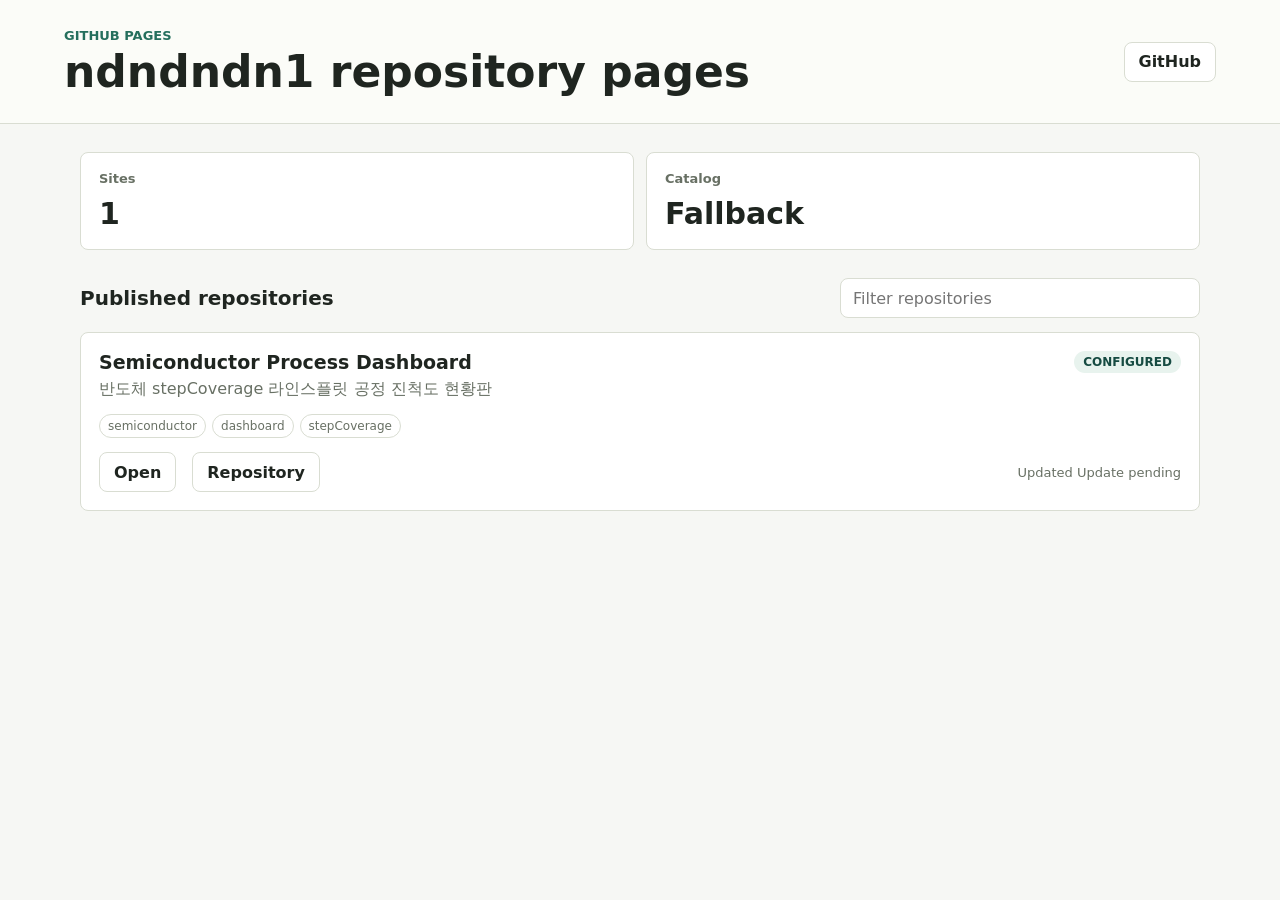
==== index.html @ e88607a9 "Create GitHub Pages portal" ====
<!doctype html>
<html lang="ko">
<head>
  <meta charset="utf-8">
  <meta name="viewport" content="width=device-width, initial-scale=1">
  <title>ndndndn1 Pages</title>
  <meta name="description" content="ndndndn1 GitHub Pages project index">
  <link rel="stylesheet" href="style.css">
</head>
<body>
  <header class="topbar">
    <div>
      <p class="eyebrow">GitHub Pages</p>
      <h1>ndndndn1 repository pages</h1>
    </div>
    <a class="github-link" href="https://github.com/ndndndn1" rel="noreferrer">GitHub</a>
  </header>

  <main class="layout">
    <section class="summary" aria-label="summary">
      <div>
        <span class="metric-label">Sites</span>
        <strong id="siteCount">0</strong>
      </div>
      <div>
        <span class="metric-label">Catalog</span>
        <strong id="catalogStatus">Loading</strong>
      </div>
    </section>

    <section>
      <div class="section-header">
        <h2>Published repositories</h2>
        <input id="filterInput" type="search" placeholder="Filter repositories" autocomplete="off">
      </div>
      <div id="siteList" class="site-list" aria-live="polite"></div>
    </section>
  </main>

  <template id="siteCardTemplate">
    <article class="site-card">
      <div class="site-main">
        <div>
          <h3></h3>
          <p class="description"></p>
        </div>
        <span class="status"></span>
      </div>
      <div class="tags"></div>
      <div class="site-actions">
        <a class="open-link" rel="noreferrer">Open</a>
        <a class="repo-link" rel="noreferrer">Repository</a>
        <span class="updated"></span>
      </div>
    </article>
  </template>

  <script src="app.js"></script>
</body>
</html>
---- style.css ----
:root {
  color-scheme: light;
  --bg: #f6f7f4;
  --panel: #ffffff;
  --line: #d9ddd2;
  --text: #1f2520;
  --muted: #687064;
  --accent: #256f5d;
  --accent-strong: #164b42;
  --warn: #8a5a12;
}

* {
  box-sizing: border-box;
}

body {
  margin: 0;
  background: var(--bg);
  color: var(--text);
  font-family: Inter, ui-sans-serif, system-ui, -apple-system, BlinkMacSystemFont, "Segoe UI", sans-serif;
}

a {
  color: inherit;
}

.topbar {
  display: flex;
  align-items: center;
  justify-content: space-between;
  gap: 24px;
  padding: 28px clamp(20px, 5vw, 72px);
  border-bottom: 1px solid var(--line);
  background: #fbfcf8;
}

.eyebrow {
  margin: 0 0 6px;
  color: var(--accent);
  font-size: 13px;
  font-weight: 700;
  text-transform: uppercase;
  letter-spacing: 0;
}

h1,
h2,
h3,
p {
  margin: 0;
}

h1 {
  font-size: clamp(28px, 4vw, 44px);
  line-height: 1.05;
  letter-spacing: 0;
}

.github-link,
.open-link,
.repo-link {
  display: inline-flex;
  align-items: center;
  justify-content: center;
  min-height: 40px;
  padding: 0 14px;
  border: 1px solid var(--line);
  border-radius: 8px;
  background: var(--panel);
  text-decoration: none;
  font-weight: 700;
}

.github-link:hover,
.open-link:hover,
.repo-link:hover {
  border-color: var(--accent);
  color: var(--accent-strong);
}

.layout {
  width: min(1120px, calc(100% - 40px));
  margin: 28px auto 56px;
}

.summary {
  display: grid;
  grid-template-columns: repeat(2, minmax(0, 1fr));
  gap: 12px;
  margin-bottom: 28px;
}

.summary > div {
  min-height: 92px;
  padding: 18px;
  border: 1px solid var(--line);
  border-radius: 8px;
  background: var(--panel);
}

.metric-label {
  display: block;
  margin-bottom: 10px;
  color: var(--muted);
  font-size: 13px;
  font-weight: 700;
}

.summary strong {
  font-size: 30px;
}

.section-header {
  display: flex;
  align-items: center;
  justify-content: space-between;
  gap: 16px;
  margin-bottom: 14px;
}

h2 {
  font-size: 20px;
}

input[type="search"] {
  width: min(360px, 100%);
  min-height: 40px;
  padding: 0 12px;
  border: 1px solid var(--line);
  border-radius: 8px;
  background: var(--panel);
  color: var(--text);
  font: inherit;
}

.site-list {
  display: grid;
  gap: 12px;
}

.site-card {
  padding: 18px;
  border: 1px solid var(--line);
  border-radius: 8px;
  background: var(--panel);
}

.site-main,
.site-actions {
  display: flex;
  align-items: flex-start;
  justify-content: space-between;
  gap: 16px;
}

h3 {
  margin-bottom: 6px;
  font-size: 19px;
}

.description,
.updated {
  color: var(--muted);
}

.status {
  flex: 0 0 auto;
  padding: 4px 9px;
  border-radius: 999px;
  background: #e8f3ee;
  color: var(--accent-strong);
  font-size: 12px;
  font-weight: 800;
  text-transform: uppercase;
}

.tags {
  display: flex;
  flex-wrap: wrap;
  gap: 6px;
  margin: 14px 0;
}

.tag {
  padding: 4px 8px;
  border: 1px solid var(--line);
  border-radius: 999px;
  color: var(--muted);
  font-size: 12px;
}

.site-actions {
  align-items: center;
  justify-content: flex-start;
}

.updated {
  margin-left: auto;
  font-size: 13px;
}

.empty {
  padding: 24px;
  border: 1px dashed var(--line);
  border-radius: 8px;
  color: var(--muted);
  background: rgba(255, 255, 255, 0.55);
}

@media (max-width: 720px) {
  .topbar,
  .section-header,
  .site-main,
  .site-actions {
    align-items: stretch;
    flex-direction: column;
  }

  .summary {
    grid-template-columns: 1fr;
  }

  .updated {
    margin-left: 0;
  }
}
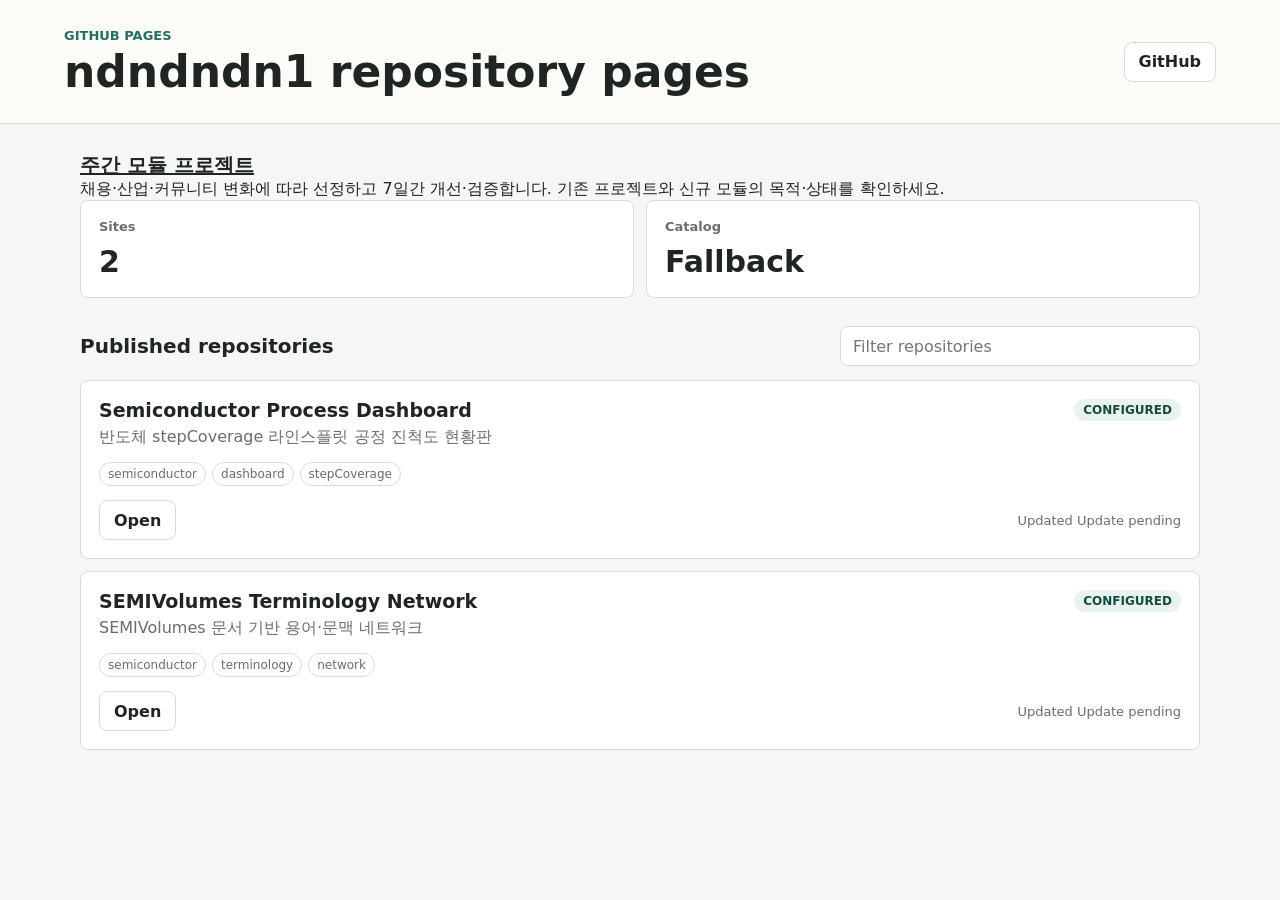
==== commit 6699446c: "Link weekly module projects from portfolio index" ====
--- a/index.html
+++ b/index.html
@@ -17,6 +17,7 @@
   </header>
 
   <main class="layout">
+    <section aria-label="weekly projects"><h2><a href="projects.html">주간 모듈 프로젝트</a></h2><p>채용·산업·커뮤니티 변화에 따라 선정하고 7일간 개선·검증합니다. 기존 프로젝트와 신규 모듈의 목적·상태를 확인하세요.</p></section>
     <section class="summary" aria-label="summary">
       <div>
         <span class="metric-label">Sites</span>
